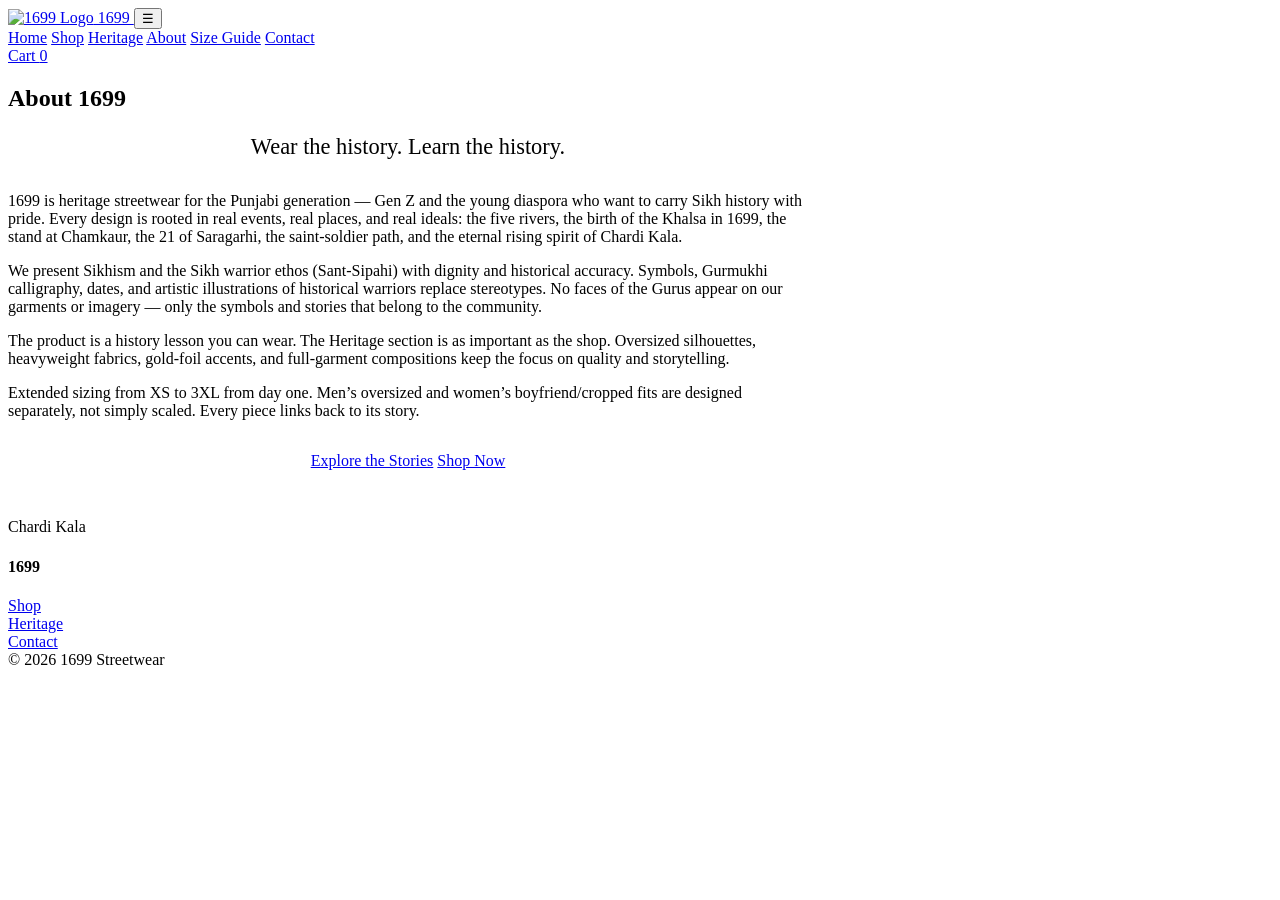
==== about.html @ 271701c8 "Add files via upload" ====
<!DOCTYPE html>
<html lang="en">
<head>
  <meta charset="UTF-8">
  <meta name="viewport" content="width=device-width, initial-scale=1.0">
  <title>About — 1699</title>
  <link rel="stylesheet" href="css/styles.css">
</head>
<body>
  <header>
    <div class="header-inner">
      <a href="index.html" class="logo">
        <img src="images/BTfpU.jpg" alt="1699 Logo">
        1699
      </a>
      <button class="menu-toggle" aria-label="Menu">☰</button>
      <nav>
        <a href="index.html">Home</a>
        <a href="shop.html">Shop</a>
        <a href="heritage.html">Heritage</a>
        <a href="about.html" class="active">About</a>
        <a href="size-guide.html">Size Guide</a>
        <a href="contact.html">Contact</a>
      </nav>
      <a href="cart.html" class="cart-btn">Cart <span class="cart-count">0</span></a>
    </div>
  </header>

  <section class="section">
    <div class="section-inner" style="max-width:800px;">
      <h1 class="section-title">About 1699</h1>
      <div class="gold-line"></div>
      <p class="playfair" style="font-size:1.4rem;text-align:center;margin-bottom:2rem;color:var(--khalsa-blue);">Wear the history. Learn the history.</p>
      <p>1699 is heritage streetwear for the Punjabi generation — Gen Z and the young diaspora who want to carry Sikh history with pride. Every design is rooted in real events, real places, and real ideals: the five rivers, the birth of the Khalsa in 1699, the stand at Chamkaur, the 21 of Saragarhi, the saint-soldier path, and the eternal rising spirit of Chardi Kala.</p>
      <p style="margin-top:1rem;">We present Sikhism and the Sikh warrior ethos (Sant-Sipahi) with dignity and historical accuracy. Symbols, Gurmukhi calligraphy, dates, and artistic illustrations of historical warriors replace stereotypes. No faces of the Gurus appear on our garments or imagery — only the symbols and stories that belong to the community.</p>
      <p style="margin-top:1rem;">The product is a history lesson you can wear. The Heritage section is as important as the shop. Oversized silhouettes, heavyweight fabrics, gold-foil accents, and full-garment compositions keep the focus on quality and storytelling.</p>
      <p style="margin-top:1rem;">Extended sizing from XS to 3XL from day one. Men’s oversized and women’s boyfriend/cropped fits are designed separately, not simply scaled. Every piece links back to its story.</p>
      <p style="margin-top:2rem;text-align:center;"><a href="heritage.html" class="btn">Explore the Stories</a> <a href="shop.html" class="btn btn-outline">Shop Now</a></p>
      <p class="chardi-kala" style="margin-top:3rem;">Chardi Kala</p>
    </div>
  </section>

  <footer>
    <div class="footer-inner">
      <div><h4>1699</h4></div>
      <div><a href="shop.html">Shop</a></div>
      <div><a href="heritage.html">Heritage</a></div>
      <div><a href="contact.html">Contact</a></div>
    </div>
    <div class="footer-bottom">© 2026 1699 Streetwear</div>
  </footer>
  <script src="js/app.js"></script>
</body>
</html>
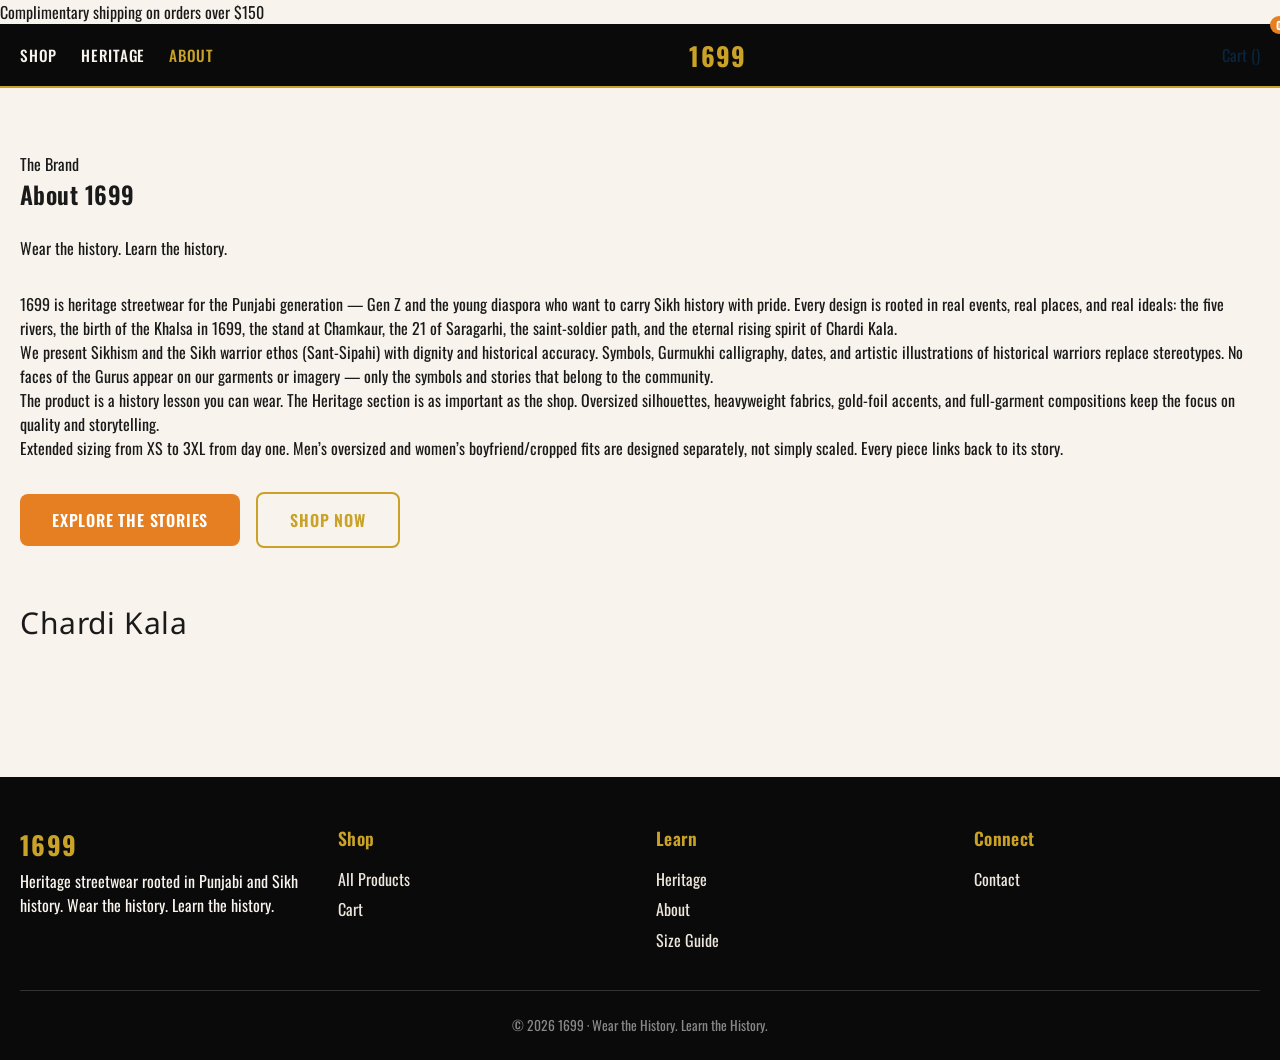
==== commit b234ec93: "Add files via upload" ====
--- a/about.html
+++ b/about.html
@@ -7,47 +7,59 @@
   <link rel="stylesheet" href="css/styles.css">
 </head>
 <body>
+  <div class="announce">Complimentary shipping on orders over $150</div>
   <header>
     <div class="header-inner">
-      <a href="index.html" class="logo">
-        <img src="images/BTfpU.jpg" alt="1699 Logo">
-        1699
-      </a>
-      <button class="menu-toggle" aria-label="Menu">☰</button>
+      <button class="menu-toggle" aria-label="Menu">&#9776;</button>
       <nav>
-        <a href="index.html">Home</a>
         <a href="shop.html">Shop</a>
         <a href="heritage.html">Heritage</a>
         <a href="about.html" class="active">About</a>
-        <a href="size-guide.html">Size Guide</a>
-        <a href="contact.html">Contact</a>
       </nav>
-      <a href="cart.html" class="cart-btn">Cart <span class="cart-count">0</span></a>
+      <a href="index.html" class="logo">1699</a>
+      <div class="header-actions">
+        <a href="cart.html" class="cart-link">Cart (<span class="cart-count">0</span>)</a>
+      </div>
     </div>
   </header>
 
   <section class="section">
-    <div class="section-inner" style="max-width:800px;">
-      <h1 class="section-title">About 1699</h1>
-      <div class="gold-line"></div>
-      <p class="playfair" style="font-size:1.4rem;text-align:center;margin-bottom:2rem;color:var(--khalsa-blue);">Wear the history. Learn the history.</p>
+    <div class="wrap prose">
+      <div class="eyebrow">The Brand</div>
+      <h1 class="page-title">About 1699</h1>
+      <p class="lead" style="margin:24px 0 32px;">Wear the history. Learn the history.</p>
       <p>1699 is heritage streetwear for the Punjabi generation — Gen Z and the young diaspora who want to carry Sikh history with pride. Every design is rooted in real events, real places, and real ideals: the five rivers, the birth of the Khalsa in 1699, the stand at Chamkaur, the 21 of Saragarhi, the saint-soldier path, and the eternal rising spirit of Chardi Kala.</p>
-      <p style="margin-top:1rem;">We present Sikhism and the Sikh warrior ethos (Sant-Sipahi) with dignity and historical accuracy. Symbols, Gurmukhi calligraphy, dates, and artistic illustrations of historical warriors replace stereotypes. No faces of the Gurus appear on our garments or imagery — only the symbols and stories that belong to the community.</p>
-      <p style="margin-top:1rem;">The product is a history lesson you can wear. The Heritage section is as important as the shop. Oversized silhouettes, heavyweight fabrics, gold-foil accents, and full-garment compositions keep the focus on quality and storytelling.</p>
-      <p style="margin-top:1rem;">Extended sizing from XS to 3XL from day one. Men’s oversized and women’s boyfriend/cropped fits are designed separately, not simply scaled. Every piece links back to its story.</p>
-      <p style="margin-top:2rem;text-align:center;"><a href="heritage.html" class="btn">Explore the Stories</a> <a href="shop.html" class="btn btn-outline">Shop Now</a></p>
-      <p class="chardi-kala" style="margin-top:3rem;">Chardi Kala</p>
+      <p>We present Sikhism and the Sikh warrior ethos (Sant-Sipahi) with dignity and historical accuracy. Symbols, Gurmukhi calligraphy, dates, and artistic illustrations of historical warriors replace stereotypes. No faces of the Gurus appear on our garments or imagery — only the symbols and stories that belong to the community.</p>
+      <p>The product is a history lesson you can wear. The Heritage section is as important as the shop. Oversized silhouettes, heavyweight fabrics, gold-foil accents, and full-garment compositions keep the focus on quality and storytelling.</p>
+      <p>Extended sizing from XS to 3XL from day one. Men&rsquo;s oversized and women&rsquo;s boyfriend/cropped fits are designed separately, not simply scaled. Every piece links back to its story.</p>
+      <p style="margin-top:32px;"><a href="heritage.html" class="btn">Explore the Stories</a> <a href="shop.html" class="btn btn-outline" style="margin-left:12px;">Shop Now</a></p>
+      <p class="gurmukhi center" style="font-size:30px;margin-top:56px;letter-spacing:0.02em;">Chardi Kala</p>
     </div>
   </section>
 
   <footer>
     <div class="footer-inner">
-      <div><h4>1699</h4></div>
-      <div><a href="shop.html">Shop</a></div>
-      <div><a href="heritage.html">Heritage</a></div>
-      <div><a href="contact.html">Contact</a></div>
+      <div class="footer-brand">
+        <a href="index.html" class="logo">1699</a>
+        <p>Heritage streetwear rooted in Punjabi and Sikh history. Wear the history. Learn the history.</p>
+      </div>
+      <div>
+        <h4>Shop</h4>
+        <a href="shop.html">All Products</a>
+        <a href="cart.html">Cart</a>
+      </div>
+      <div>
+        <h4>Learn</h4>
+        <a href="heritage.html">Heritage</a>
+        <a href="about.html">About</a>
+        <a href="size-guide.html">Size Guide</a>
+      </div>
+      <div>
+        <h4>Connect</h4>
+        <a href="contact.html">Contact</a>
+      </div>
     </div>
-    <div class="footer-bottom">© 2026 1699 Streetwear</div>
+    <div class="footer-bottom">&copy; 2026 1699 &middot; Wear the History. Learn the History.</div>
   </footer>
   <script src="js/app.js"></script>
 </body>
--- a/css/styles.css
+++ b/css/styles.css
@@ -0,0 +1,389 @@
+/* 1699 Punjabi Heritage Streetwear — Premium CSS */
+@import url('https://fonts.googleapis.com/css2?family=Noto+Sans+Gurmukhi:wght@400;700&family=Oswald:wght@300;400;600;700&family=Playfair+Display:ital,wght@0,700;1,700&display=swap');
+
+:root {
+  --kesari: #E67E22;
+  --kesari-deep: #D35400;
+  --khalsa-blue: #0A2540;
+  --khalsa-blue-light: #1A365D;
+  --black: #0A0A0A;
+  --cream: #F8F4ED;
+  --cream-dark: #EDE6DC;
+  --gold: #C9A227;
+  --gold-light: #E6C56C;
+  --text: #1A1A1A;
+  --text-light: #F5F5F5;
+  --gray: #6B6B6B;
+  --border: #E0D8CC;
+  --shadow: 0 4px 20px rgba(0,0,0,0.08);
+  --radius: 8px;
+}
+
+* { box-sizing: border-box; margin: 0; padding: 0; }
+html { scroll-behavior: smooth; }
+body {
+  font-family: 'Oswald', system-ui, sans-serif;
+  background: var(--cream);
+  color: var(--text);
+  line-height: 1.5;
+  font-weight: 400;
+}
+.gurmukhi { font-family: 'Noto Sans Gurmukhi', sans-serif; }
+h1, h2, h3, h4 { font-family: 'Oswald', sans-serif; font-weight: 600; letter-spacing: 0.02em; }
+.playfair { font-family: 'Playfair Display', serif; }
+
+a { color: var(--khalsa-blue); text-decoration: none; }
+a:hover { color: var(--kesari); }
+img { max-width: 100%; height: auto; display: block; }
+
+/* Header */
+header {
+  background: var(--black);
+  color: var(--cream);
+  position: sticky;
+  top: 0;
+  z-index: 100;
+  border-bottom: 2px solid var(--gold);
+}
+.header-inner {
+  max-width: 1280px;
+  margin: 0 auto;
+  padding: 0.75rem 1.25rem;
+  display: flex;
+  align-items: center;
+  justify-content: space-between;
+  gap: 1rem;
+}
+.logo {
+  display: flex;
+  align-items: center;
+  gap: 0.5rem;
+  font-size: 1.6rem;
+  font-weight: 700;
+  color: var(--gold);
+  letter-spacing: 0.05em;
+}
+.logo img { height: 42px; width: auto; }
+nav { display: flex; gap: 1.5rem; align-items: center; }
+nav a {
+  color: var(--cream);
+  font-weight: 500;
+  font-size: 0.95rem;
+  text-transform: uppercase;
+  letter-spacing: 0.05em;
+}
+nav a:hover, nav a.active { color: var(--gold); }
+.cart-btn {
+  position: relative;
+  background: none;
+  border: 1px solid var(--gold);
+  color: var(--gold);
+  padding: 0.4rem 0.8rem;
+  border-radius: var(--radius);
+  cursor: pointer;
+  font-family: inherit;
+  font-weight: 600;
+}
+.cart-count {
+  position: absolute;
+  top: -8px;
+  right: -8px;
+  background: var(--kesari);
+  color: white;
+  font-size: 0.7rem;
+  width: 18px;
+  height: 18px;
+  border-radius: 50%;
+  display: flex;
+  align-items: center;
+  justify-content: center;
+  font-weight: 700;
+}
+.menu-toggle { display: none; background: none; border: none; color: var(--cream); font-size: 1.5rem; cursor: pointer; }
+
+/* Hero */
+.hero {
+  position: relative;
+  min-height: 85vh;
+  display: flex;
+  align-items: center;
+  justify-content: center;
+  color: var(--cream);
+  background: var(--black) url('images/E1k30.jpg') center/cover no-repeat;
+  text-align: center;
+}
+.hero::before {
+  content: '';
+  position: absolute;
+  inset: 0;
+  background: linear-gradient(to bottom, rgba(10,10,10,0.55), rgba(10,37,64,0.7));
+}
+.hero-content { position: relative; z-index: 1; max-width: 800px; padding: 2rem 1.5rem; }
+.hero h1 {
+  font-size: clamp(3rem, 10vw, 6rem);
+  font-weight: 700;
+  color: var(--gold);
+  line-height: 0.9;
+  margin-bottom: 0.5rem;
+  text-shadow: 0 4px 20px rgba(0,0,0,0.5);
+}
+.hero .tagline {
+  font-size: clamp(1.1rem, 3vw, 1.6rem);
+  font-weight: 300;
+  letter-spacing: 0.1em;
+  margin-bottom: 1.5rem;
+  text-transform: uppercase;
+}
+.hero p { font-size: 1.1rem; max-width: 600px; margin: 0 auto 2rem; opacity: 0.95; }
+.btn {
+  display: inline-block;
+  background: var(--kesari);
+  color: white;
+  padding: 0.85rem 2rem;
+  border-radius: var(--radius);
+  font-weight: 600;
+  text-transform: uppercase;
+  letter-spacing: 0.05em;
+  border: none;
+  cursor: pointer;
+  font-family: inherit;
+  transition: all 0.2s;
+}
+.btn:hover { background: var(--kesari-deep); transform: translateY(-2px); }
+.btn-outline {
+  background: transparent;
+  border: 2px solid var(--gold);
+  color: var(--gold);
+}
+.btn-outline:hover { background: var(--gold); color: var(--black); }
+.btn-dark { background: var(--khalsa-blue); }
+.btn-dark:hover { background: var(--khalsa-blue-light); }
+
+/* Sections */
+.section { padding: 4rem 1.25rem; }
+.section-inner { max-width: 1280px; margin: 0 auto; }
+.section-title {
+  font-size: clamp(2rem, 5vw, 3rem);
+  text-align: center;
+  margin-bottom: 0.5rem;
+  color: var(--khalsa-blue);
+}
+.section-subtitle {
+  text-align: center;
+  color: var(--gray);
+  margin-bottom: 2.5rem;
+  font-size: 1.1rem;
+  max-width: 700px;
+  margin-left: auto;
+  margin-right: auto;
+}
+.gold-line {
+  width: 60px;
+  height: 3px;
+  background: var(--gold);
+  margin: 0.75rem auto 1.5rem;
+}
+
+/* Product Grid */
+.filters {
+  display: flex;
+  flex-wrap: wrap;
+  gap: 0.75rem;
+  margin-bottom: 2rem;
+  justify-content: center;
+}
+.filter-btn {
+  background: white;
+  border: 1px solid var(--border);
+  padding: 0.5rem 1rem;
+  border-radius: 20px;
+  cursor: pointer;
+  font-family: inherit;
+  font-weight: 500;
+  text-transform: uppercase;
+  font-size: 0.85rem;
+  letter-spacing: 0.03em;
+}
+.filter-btn.active, .filter-btn:hover {
+  background: var(--khalsa-blue);
+  color: white;
+  border-color: var(--khalsa-blue);
+}
+.product-grid {
+  display: grid;
+  grid-template-columns: repeat(auto-fill, minmax(280px, 1fr));
+  gap: 1.5rem;
+}
+.product-card {
+  background: white;
+  border-radius: var(--radius);
+  overflow: hidden;
+  box-shadow: var(--shadow);
+  transition: transform 0.2s, box-shadow 0.2s;
+}
+.product-card:hover { transform: translateY(-6px); box-shadow: 0 12px 30px rgba(0,0,0,0.12); }
+.product-card img { width: 100%; height: 340px; object-fit: cover; background: #f0f0f0; }
+.product-info { padding: 1.25rem; }
+.product-collection {
+  font-size: 0.75rem;
+  text-transform: uppercase;
+  letter-spacing: 0.1em;
+  color: var(--kesari);
+  font-weight: 600;
+  margin-bottom: 0.25rem;
+}
+.product-info h3 { font-size: 1.25rem; margin-bottom: 0.25rem; }
+.product-price { font-size: 1.3rem; font-weight: 700; color: var(--khalsa-blue); margin: 0.5rem 0; }
+.product-meta { font-size: 0.85rem; color: var(--gray); margin-bottom: 0.75rem; }
+
+/* Product Detail */
+.product-detail {
+  display: grid;
+  grid-template-columns: 1fr 1fr;
+  gap: 3rem;
+  align-items: start;
+}
+.product-detail img { width: 100%; border-radius: var(--radius); box-shadow: var(--shadow); }
+.product-detail h1 { font-size: 2.5rem; margin-bottom: 0.5rem; }
+.price-lg { font-size: 2rem; color: var(--khalsa-blue); font-weight: 700; margin: 1rem 0; }
+.size-options { display: flex; flex-wrap: wrap; gap: 0.5rem; margin: 1rem 0; }
+.size-btn {
+  width: 48px;
+  height: 48px;
+  border: 1px solid var(--border);
+  background: white;
+  border-radius: 4px;
+  cursor: pointer;
+  font-weight: 600;
+  font-family: inherit;
+}
+.size-btn.active, .size-btn:hover { border-color: var(--khalsa-blue); background: var(--khalsa-blue); color: white; }
+.story-block {
+  background: var(--cream-dark);
+  padding: 1.5rem;
+  border-left: 4px solid var(--gold);
+  margin: 2rem 0;
+  border-radius: 0 var(--radius) var(--radius) 0;
+}
+.story-block h3 { color: var(--khalsa-blue); margin-bottom: 0.5rem; }
+
+/* Heritage */
+.heritage-grid { display: grid; gap: 2rem; }
+.heritage-article {
+  background: white;
+  padding: 2rem;
+  border-radius: var(--radius);
+  box-shadow: var(--shadow);
+}
+.heritage-article h2 { color: var(--khalsa-blue); margin-bottom: 0.5rem; }
+.heritage-article .era { color: var(--kesari); font-size: 0.85rem; text-transform: uppercase; letter-spacing: 0.1em; }
+
+/* Cart */
+.cart-item {
+  display: grid;
+  grid-template-columns: 100px 1fr auto;
+  gap: 1rem;
+  align-items: center;
+  padding: 1rem 0;
+  border-bottom: 1px solid var(--border);
+}
+.cart-item img { width: 100px; height: 100px; object-fit: cover; border-radius: 4px; }
+.qty-controls { display: flex; align-items: center; gap: 0.5rem; }
+.qty-controls button {
+  width: 28px; height: 28px;
+  border: 1px solid var(--border);
+  background: white;
+  cursor: pointer;
+  font-family: inherit;
+}
+
+/* Footer */
+footer {
+  background: var(--black);
+  color: var(--cream);
+  padding: 3rem 1.25rem 1.5rem;
+  margin-top: 4rem;
+}
+.footer-inner {
+  max-width: 1280px;
+  margin: 0 auto;
+  display: grid;
+  grid-template-columns: repeat(auto-fit, minmax(200px, 1fr));
+  gap: 2rem;
+}
+footer h4 { color: var(--gold); margin-bottom: 1rem; font-size: 1.1rem; }
+footer a { color: var(--cream-dark); display: block; margin-bottom: 0.4rem; }
+footer a:hover { color: var(--gold); }
+.footer-bottom {
+  text-align: center;
+  margin-top: 2rem;
+  padding-top: 1.5rem;
+  border-top: 1px solid #333;
+  font-size: 0.85rem;
+  color: #888;
+}
+
+/* Forms */
+form { max-width: 500px; margin: 0 auto; }
+.form-group { margin-bottom: 1.25rem; }
+label { display: block; margin-bottom: 0.4rem; font-weight: 500; }
+input, select, textarea {
+  width: 100%;
+  padding: 0.75rem;
+  border: 1px solid var(--border);
+  border-radius: var(--radius);
+  font-family: inherit;
+  font-size: 1rem;
+}
+textarea { min-height: 120px; resize: vertical; }
+
+/* Size Guide */
+.size-table { width: 100%; border-collapse: collapse; margin: 1.5rem 0; background: white; }
+.size-table th, .size-table td { padding: 0.75rem; text-align: center; border: 1px solid var(--border); }
+.size-table th { background: var(--khalsa-blue); color: white; }
+
+/* Responsive */
+@media (max-width: 900px) {
+  .product-detail { grid-template-columns: 1fr; }
+  .product-detail img { max-height: 500px; object-fit: cover; }
+}
+@media (max-width: 768px) {
+  .menu-toggle { display: block; }
+  nav {
+    display: none;
+    position: absolute;
+    top: 100%;
+    left: 0;
+    right: 0;
+    background: var(--black);
+    flex-direction: column;
+    padding: 1rem;
+    gap: 1rem;
+    border-top: 1px solid #333;
+  }
+  nav.open { display: flex; }
+  .hero { min-height: 70vh; }
+  .cart-item { grid-template-columns: 80px 1fr; }
+  .cart-item .price-col { grid-column: 2; }
+}
+@media (max-width: 480px) {
+  .product-grid { grid-template-columns: 1fr; }
+  .header-inner { padding: 0.75rem 1rem; }
+}
+.featured-drops { display: grid; grid-template-columns: repeat(auto-fit, minmax(300px, 1fr)); gap: 1.5rem; margin-top: 2rem; }
+.featured-card { position: relative; overflow: hidden; border-radius: var(--radius); min-height: 280px; }
+.featured-card img { width: 100%; height: 100%; object-fit: cover; }
+.featured-card .overlay {
+  position: absolute;
+  bottom: 0; left: 0; right: 0;
+  background: linear-gradient(transparent, rgba(0,0,0,0.8));
+  color: white;
+  padding: 1.5rem;
+}
+.chardi-kala {
+  text-align: center;
+  font-size: 1.8rem;
+  color: var(--gold);
+  margin: 2rem 0;
+  font-style: italic;
+}
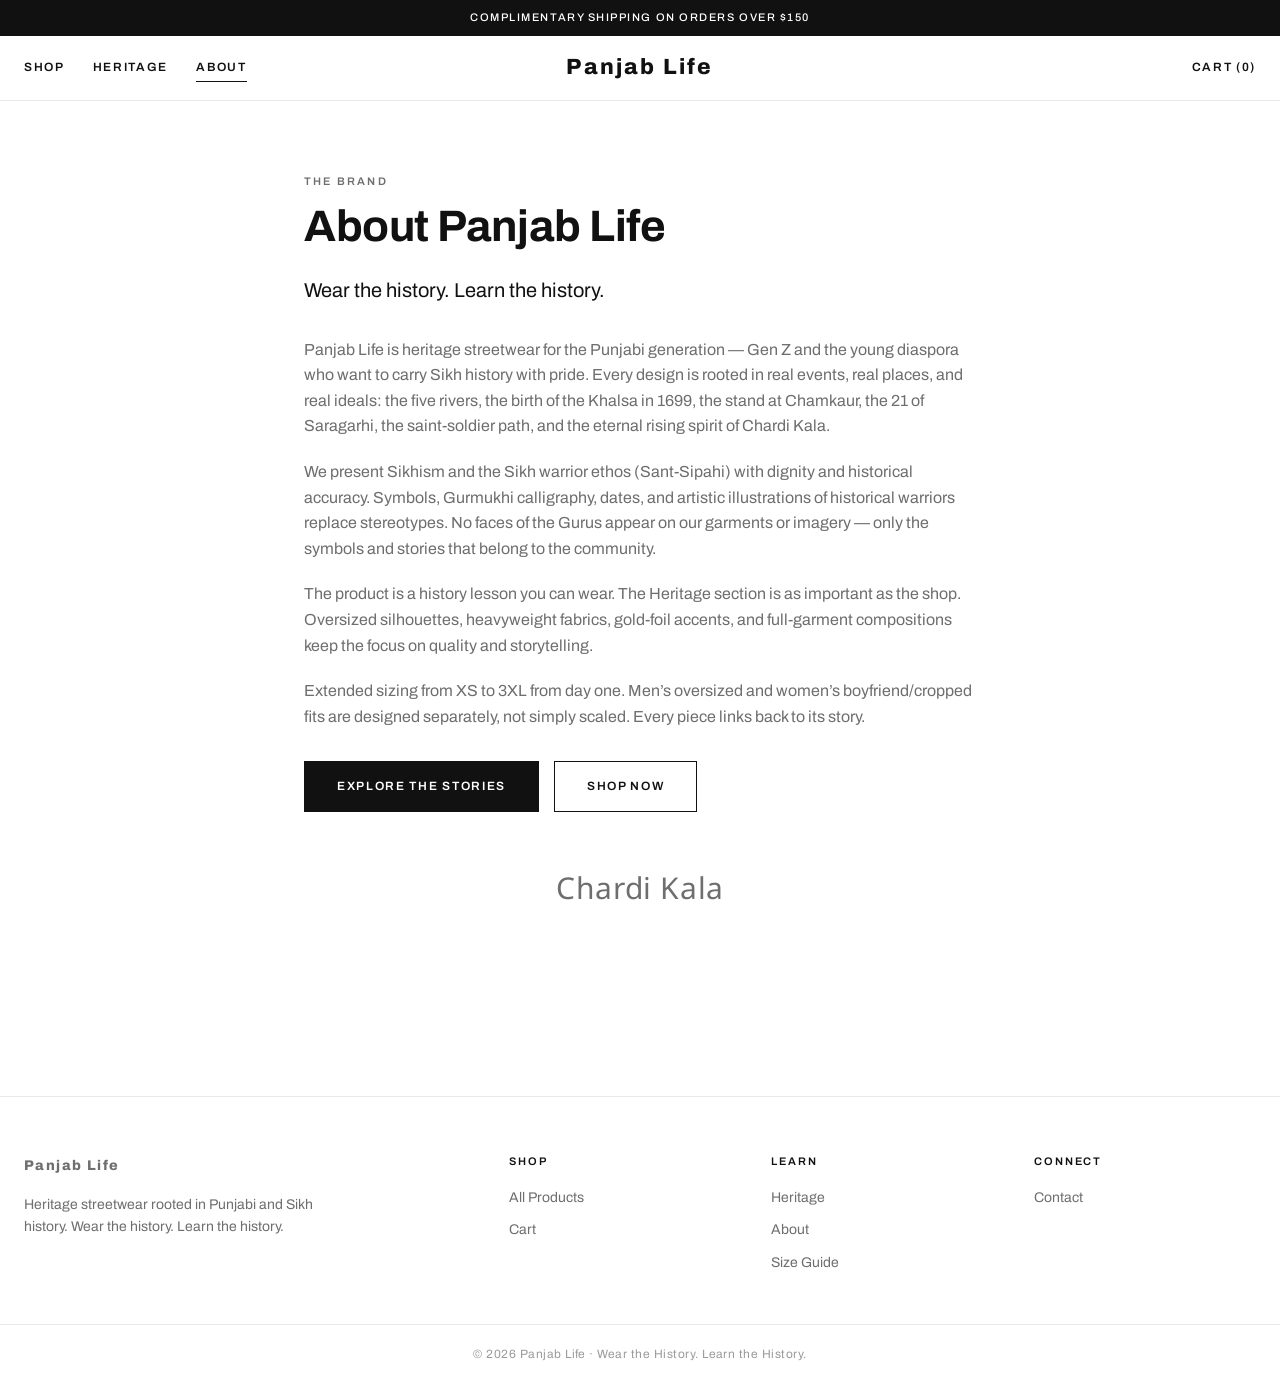
==== commit c2592ae2: "Add files via upload" ====
--- a/about.html
+++ b/about.html
@@ -3,7 +3,7 @@
 <head>
   <meta charset="UTF-8">
   <meta name="viewport" content="width=device-width, initial-scale=1.0">
-  <title>About — 1699</title>
+  <title>About — Panjab Life</title>
   <link rel="stylesheet" href="css/styles.css">
 </head>
 <body>
@@ -16,7 +16,7 @@
         <a href="heritage.html">Heritage</a>
         <a href="about.html" class="active">About</a>
       </nav>
-      <a href="index.html" class="logo">1699</a>
+      <a href="index.html" class="logo">Panjab Life</a>
       <div class="header-actions">
         <a href="cart.html" class="cart-link">Cart (<span class="cart-count">0</span>)</a>
       </div>
@@ -26,9 +26,9 @@
   <section class="section">
     <div class="wrap prose">
       <div class="eyebrow">The Brand</div>
-      <h1 class="page-title">About 1699</h1>
+      <h1 class="page-title">About Panjab Life</h1>
       <p class="lead" style="margin:24px 0 32px;">Wear the history. Learn the history.</p>
-      <p>1699 is heritage streetwear for the Punjabi generation — Gen Z and the young diaspora who want to carry Sikh history with pride. Every design is rooted in real events, real places, and real ideals: the five rivers, the birth of the Khalsa in 1699, the stand at Chamkaur, the 21 of Saragarhi, the saint-soldier path, and the eternal rising spirit of Chardi Kala.</p>
+      <p>Panjab Life is heritage streetwear for the Punjabi generation — Gen Z and the young diaspora who want to carry Sikh history with pride. Every design is rooted in real events, real places, and real ideals: the five rivers, the birth of the Khalsa in 1699, the stand at Chamkaur, the 21 of Saragarhi, the saint-soldier path, and the eternal rising spirit of Chardi Kala.</p>
       <p>We present Sikhism and the Sikh warrior ethos (Sant-Sipahi) with dignity and historical accuracy. Symbols, Gurmukhi calligraphy, dates, and artistic illustrations of historical warriors replace stereotypes. No faces of the Gurus appear on our garments or imagery — only the symbols and stories that belong to the community.</p>
       <p>The product is a history lesson you can wear. The Heritage section is as important as the shop. Oversized silhouettes, heavyweight fabrics, gold-foil accents, and full-garment compositions keep the focus on quality and storytelling.</p>
       <p>Extended sizing from XS to 3XL from day one. Men&rsquo;s oversized and women&rsquo;s boyfriend/cropped fits are designed separately, not simply scaled. Every piece links back to its story.</p>
@@ -40,7 +40,7 @@
   <footer>
     <div class="footer-inner">
       <div class="footer-brand">
-        <a href="index.html" class="logo">1699</a>
+        <a href="index.html" class="logo">Panjab Life</a>
         <p>Heritage streetwear rooted in Punjabi and Sikh history. Wear the history. Learn the history.</p>
       </div>
       <div>
@@ -59,7 +59,7 @@
         <a href="contact.html">Contact</a>
       </div>
     </div>
-    <div class="footer-bottom">&copy; 2026 1699 &middot; Wear the History. Learn the History.</div>
+    <div class="footer-bottom">&copy; 2026 Panjab Life &middot; Wear the History. Learn the History.</div>
   </footer>
   <script src="js/app.js"></script>
 </body>
--- a/css/styles.css
+++ b/css/styles.css
@@ -1,389 +1,325 @@
-/* 1699 Punjabi Heritage Streetwear — Premium CSS */
-@import url('https://fonts.googleapis.com/css2?family=Noto+Sans+Gurmukhi:wght@400;700&family=Oswald:wght@300;400;600;700&family=Playfair+Display:ital,wght@0,700;1,700&display=swap');
+/* 1699 — Minimal luxury streetwear. Kith-inspired: white space, sharp type, editorial imagery. */
+@import url('https://fonts.googleapis.com/css2?family=Archivo:wght@400;500;600;700;800&family=Noto+Sans+Gurmukhi:wght@400;600&display=swap');
 
 :root {
-  --kesari: #E67E22;
-  --kesari-deep: #D35400;
-  --khalsa-blue: #0A2540;
-  --khalsa-blue-light: #1A365D;
-  --black: #0A0A0A;
-  --cream: #F8F4ED;
-  --cream-dark: #EDE6DC;
-  --gold: #C9A227;
-  --gold-light: #E6C56C;
-  --text: #1A1A1A;
-  --text-light: #F5F5F5;
-  --gray: #6B6B6B;
-  --border: #E0D8CC;
-  --shadow: 0 4px 20px rgba(0,0,0,0.08);
-  --radius: 8px;
+  --ink: #111111;
+  --gray: #6e6e6e;
+  --faint: #9a9a9a;
+  --line: #e8e8e8;
+  --bg: #ffffff;
+  --soft: #f6f6f6;
+  --gold: #a8842c;
 }
 
 * { box-sizing: border-box; margin: 0; padding: 0; }
 html { scroll-behavior: smooth; }
 body {
-  font-family: 'Oswald', system-ui, sans-serif;
-  background: var(--cream);
-  color: var(--text);
-  line-height: 1.5;
-  font-weight: 400;
-}
-.gurmukhi { font-family: 'Noto Sans Gurmukhi', sans-serif; }
-h1, h2, h3, h4 { font-family: 'Oswald', sans-serif; font-weight: 600; letter-spacing: 0.02em; }
-.playfair { font-family: 'Playfair Display', serif; }
-
-a { color: var(--khalsa-blue); text-decoration: none; }
-a:hover { color: var(--kesari); }
-img { max-width: 100%; height: auto; display: block; }
-
-/* Header */
+  font-family: 'Archivo', 'Helvetica Neue', Helvetica, Arial, sans-serif;
+  background: var(--bg);
+  color: var(--ink);
+  line-height: 1.6;
+  font-size: 15px;
+  -webkit-font-smoothing: antialiased;
+}
+.gurmukhi { font-family: 'Noto Sans Gurmukhi', 'Archivo', sans-serif; }
+img { max-width: 100%; display: block; }
+a { color: var(--ink); text-decoration: none; }
+.wrap { max-width: 1440px; margin: 0 auto; padding: 0 24px; }
+
+/* ---------- Announcement ---------- */
+.announce {
+  background: var(--ink);
+  color: #fff;
+  text-align: center;
+  font-size: 11px;
+  letter-spacing: 0.14em;
+  text-transform: uppercase;
+  padding: 9px 16px;
+  font-weight: 500;
+}
+
+/* ---------- Header ---------- */
 header {
-  background: var(--black);
-  color: var(--cream);
+  background: var(--bg);
+  border-bottom: 1px solid var(--line);
   position: sticky;
   top: 0;
   z-index: 100;
-  border-bottom: 2px solid var(--gold);
 }
 .header-inner {
-  max-width: 1280px;
+  max-width: 1440px;
   margin: 0 auto;
-  padding: 0.75rem 1.25rem;
+  padding: 0 24px;
+  height: 64px;
+  display: grid;
+  grid-template-columns: 1fr auto 1fr;
+  align-items: center;
+}
+.logo {
+  font-size: 22px;
+  font-weight: 800;
+  letter-spacing: 0.1em;
+  justify-self: center;
+}
+nav { display: flex; gap: 28px; align-items: center; }
+nav a {
+  font-size: 12px;
+  font-weight: 600;
+  letter-spacing: 0.14em;
+  text-transform: uppercase;
+  color: var(--ink);
+  padding: 4px 0;
+  border-bottom: 1px solid transparent;
+}
+nav a:hover, nav a.active { border-bottom-color: var(--ink); }
+.header-actions { justify-self: end; display: flex; align-items: center; gap: 20px; }
+.cart-link {
+  font-size: 12px;
+  font-weight: 600;
+  letter-spacing: 0.14em;
+  text-transform: uppercase;
+}
+.cart-link:hover { color: var(--gray); }
+.menu-toggle { display: none; background: none; border: none; font-size: 20px; cursor: pointer; color: var(--ink); }
+
+/* ---------- Type & sections ---------- */
+.eyebrow {
+  font-size: 11px;
+  font-weight: 600;
+  letter-spacing: 0.2em;
+  text-transform: uppercase;
+  color: var(--gray);
+  margin-bottom: 12px;
+}
+.eyebrow.light { color: rgba(255,255,255,0.75); }
+h1.page-title, .page-title {
+  font-size: clamp(30px, 4vw, 44px);
+  font-weight: 700;
+  letter-spacing: -0.01em;
+  line-height: 1.1;
+}
+.section { padding: 72px 0; }
+.section-head {
   display: flex;
-  align-items: center;
   justify-content: space-between;
-  gap: 1rem;
-}
-.logo {
-  display: flex;
-  align-items: center;
-  gap: 0.5rem;
-  font-size: 1.6rem;
-  font-weight: 700;
-  color: var(--gold);
-  letter-spacing: 0.05em;
-}
-.logo img { height: 42px; width: auto; }
-nav { display: flex; gap: 1.5rem; align-items: center; }
-nav a {
-  color: var(--cream);
-  font-weight: 500;
-  font-size: 0.95rem;
-  text-transform: uppercase;
-  letter-spacing: 0.05em;
-}
-nav a:hover, nav a.active { color: var(--gold); }
-.cart-btn {
-  position: relative;
-  background: none;
-  border: 1px solid var(--gold);
-  color: var(--gold);
-  padding: 0.4rem 0.8rem;
-  border-radius: var(--radius);
+  align-items: flex-end;
+  margin-bottom: 32px;
+}
+.section-head h2 { font-size: clamp(24px, 3vw, 34px); font-weight: 700; letter-spacing: -0.01em; }
+.text-link { font-size: 12px; font-weight: 600; letter-spacing: 0.14em; text-transform: uppercase; border-bottom: 1px solid var(--ink); padding-bottom: 2px; }
+.text-link:hover { color: var(--gray); border-bottom-color: var(--gray); }
+.lede { font-size: 17px; color: var(--gray); max-width: 640px; margin-top: 12px; }
+
+/* ---------- Buttons ---------- */
+.btn {
+  display: inline-block;
+  background: var(--ink);
+  color: #fff;
+  font-size: 12px;
+  font-weight: 600;
+  letter-spacing: 0.14em;
+  text-transform: uppercase;
+  padding: 15px 32px;
+  border: 1px solid var(--ink);
   cursor: pointer;
   font-family: inherit;
-  font-weight: 600;
-}
-.cart-count {
-  position: absolute;
-  top: -8px;
-  right: -8px;
-  background: var(--kesari);
-  color: white;
-  font-size: 0.7rem;
-  width: 18px;
-  height: 18px;
-  border-radius: 50%;
-  display: flex;
-  align-items: center;
-  justify-content: center;
-  font-weight: 700;
-}
-.menu-toggle { display: none; background: none; border: none; color: var(--cream); font-size: 1.5rem; cursor: pointer; }
-
-/* Hero */
-.hero {
-  position: relative;
-  min-height: 85vh;
-  display: flex;
-  align-items: center;
-  justify-content: center;
-  color: var(--cream);
-  background: var(--black) url('images/E1k30.jpg') center/cover no-repeat;
+  transition: background 0.2s, color 0.2s;
   text-align: center;
 }
-.hero::before {
+.btn:hover { background: #000; color: #fff; }
+.btn-outline { background: transparent; color: var(--ink); }
+.btn-outline:hover { background: var(--ink); color: #fff; }
+.btn-light { background: #fff; border-color: #fff; color: var(--ink); }
+.btn-light:hover { background: transparent; color: #fff; }
+
+/* ---------- Hero ---------- */
+.hero { position: relative; height: 92vh; min-height: 560px; overflow: hidden; background: var(--ink); }
+.hero img { width: 100%; height: 100%; object-fit: cover; }
+.hero::after {
   content: '';
   position: absolute;
   inset: 0;
-  background: linear-gradient(to bottom, rgba(10,10,10,0.55), rgba(10,37,64,0.7));
-}
-.hero-content { position: relative; z-index: 1; max-width: 800px; padding: 2rem 1.5rem; }
-.hero h1 {
-  font-size: clamp(3rem, 10vw, 6rem);
+  background: linear-gradient(to top, rgba(0,0,0,0.55) 0%, rgba(0,0,0,0.05) 55%);
+}
+.hero-copy { position: absolute; left: 0; right: 0; bottom: 0; z-index: 1; padding: 48px 24px; max-width: 1440px; margin: 0 auto; }
+.hero-copy h1 {
+  color: #fff;
+  font-size: clamp(40px, 7vw, 84px);
   font-weight: 700;
-  color: var(--gold);
-  line-height: 0.9;
-  margin-bottom: 0.5rem;
-  text-shadow: 0 4px 20px rgba(0,0,0,0.5);
-}
-.hero .tagline {
-  font-size: clamp(1.1rem, 3vw, 1.6rem);
-  font-weight: 300;
-  letter-spacing: 0.1em;
-  margin-bottom: 1.5rem;
-  text-transform: uppercase;
-}
-.hero p { font-size: 1.1rem; max-width: 600px; margin: 0 auto 2rem; opacity: 0.95; }
-.btn {
-  display: inline-block;
-  background: var(--kesari);
-  color: white;
-  padding: 0.85rem 2rem;
-  border-radius: var(--radius);
-  font-weight: 600;
-  text-transform: uppercase;
-  letter-spacing: 0.05em;
+  letter-spacing: -0.02em;
+  line-height: 1.02;
+  margin-bottom: 24px;
+}
+
+/* ---------- Product grid ---------- */
+.filters { display: flex; flex-wrap: wrap; gap: 4px 24px; margin: 28px 0 36px; }
+.filter-btn {
+  background: none;
   border: none;
+  font-family: inherit;
+  font-size: 12px;
+  font-weight: 600;
+  letter-spacing: 0.12em;
+  text-transform: uppercase;
+  color: var(--gray);
+  cursor: pointer;
+  padding: 6px 0;
+  border-bottom: 1px solid transparent;
+}
+.filter-btn:hover { color: var(--ink); }
+.filter-btn.active { color: var(--ink); border-bottom-color: var(--ink); }
+.product-grid { display: grid; grid-template-columns: repeat(4, 1fr); gap: 40px 20px; }
+.product-card img { width: 100%; aspect-ratio: 3/4; object-fit: cover; background: var(--soft); }
+.product-card { transition: opacity 0.2s; }
+.product-card:hover img { opacity: 0.92; }
+.product-info { padding-top: 14px; }
+.product-info h3 { font-size: 14px; font-weight: 600; line-height: 1.4; }
+.product-info h3 a:hover { text-decoration: underline; }
+.product-meta { font-size: 12px; color: var(--gray); margin-top: 4px; letter-spacing: 0.02em; }
+.product-price { font-size: 14px; font-weight: 600; margin-top: 6px; }
+
+/* ---------- Editorial split ---------- */
+.editorial { background: var(--soft); }
+.editorial-grid {
+  display: grid;
+  grid-template-columns: 1fr 1fr;
+  gap: 64px;
+  align-items: center;
+  max-width: 1440px;
+  margin: 0 auto;
+  padding: 88px 24px;
+}
+.editorial-grid img { width: 100%; aspect-ratio: 4/5; object-fit: cover; }
+.editorial-copy h2 { font-size: clamp(28px, 4vw, 48px); font-weight: 700; letter-spacing: -0.02em; line-height: 1.08; margin-bottom: 20px; }
+.editorial-copy p { color: var(--gray); font-size: 16px; max-width: 480px; margin-bottom: 28px; }
+
+/* ---------- Heritage ---------- */
+.heritage-list { border-top: 1px solid var(--line); margin-top: 40px; }
+.heritage-article { padding: 40px 0; border-bottom: 1px solid var(--line); display: grid; grid-template-columns: 200px 1fr; gap: 32px; }
+.heritage-article .era { font-size: 11px; font-weight: 600; letter-spacing: 0.18em; text-transform: uppercase; color: var(--gold); padding-top: 6px; }
+.heritage-article h2 { font-size: 26px; font-weight: 700; letter-spacing: -0.01em; margin-bottom: 12px; }
+.heritage-article p { color: var(--gray); max-width: 720px; font-size: 15px; }
+.heritage-article .shop-link { display: inline-block; margin-top: 16px; font-size: 12px; font-weight: 600; letter-spacing: 0.14em; text-transform: uppercase; border-bottom: 1px solid var(--ink); padding-bottom: 2px; }
+
+/* ---------- Product detail ---------- */
+.product-detail { display: grid; grid-template-columns: 1.1fr 1fr; gap: 64px; align-items: start; }
+.product-detail > div:first-child img { width: 100%; aspect-ratio: 3/4; object-fit: cover; background: var(--soft); }
+.product-detail .eyebrow { margin-bottom: 8px; }
+.product-detail h1 { font-size: clamp(28px, 3.4vw, 40px); font-weight: 700; letter-spacing: -0.01em; line-height: 1.12; }
+.price-lg { font-size: 20px; font-weight: 600; margin: 16px 0 8px; }
+.size-label { font-size: 12px; font-weight: 600; letter-spacing: 0.14em; text-transform: uppercase; margin: 28px 0 12px; }
+.size-options { display: flex; flex-wrap: wrap; gap: 8px; }
+.size-btn {
+  min-width: 52px;
+  height: 48px;
+  padding: 0 12px;
+  border: 1px solid var(--line);
+  background: #fff;
   cursor: pointer;
   font-family: inherit;
-  transition: all 0.2s;
-}
-.btn:hover { background: var(--kesari-deep); transform: translateY(-2px); }
-.btn-outline {
-  background: transparent;
-  border: 2px solid var(--gold);
-  color: var(--gold);
-}
-.btn-outline:hover { background: var(--gold); color: var(--black); }
-.btn-dark { background: var(--khalsa-blue); }
-.btn-dark:hover { background: var(--khalsa-blue-light); }
-
-/* Sections */
-.section { padding: 4rem 1.25rem; }
-.section-inner { max-width: 1280px; margin: 0 auto; }
-.section-title {
-  font-size: clamp(2rem, 5vw, 3rem);
+  font-size: 13px;
+  font-weight: 600;
+  transition: all 0.15s;
+}
+.size-btn:hover { border-color: var(--ink); }
+.size-btn.active { background: var(--ink); color: #fff; border-color: var(--ink); }
+.story-block { border-top: 1px solid var(--line); margin-top: 36px; padding-top: 28px; }
+.story-block h3 { font-size: 12px; font-weight: 600; letter-spacing: 0.18em; text-transform: uppercase; margin-bottom: 12px; }
+.story-block p { color: var(--gray); font-size: 15px; }
+
+/* ---------- Cart ---------- */
+.cart-item { display: grid; grid-template-columns: 110px 1fr auto; gap: 24px; align-items: center; padding: 24px 0; border-bottom: 1px solid var(--line); }
+.cart-item img { width: 110px; aspect-ratio: 3/4; object-fit: cover; background: var(--soft); }
+.cart-item h4 { font-size: 15px; font-weight: 600; }
+.cart-item .size-line { font-size: 13px; color: var(--gray); margin: 4px 0 12px; }
+.qty-controls { display: inline-flex; align-items: center; border: 1px solid var(--line); }
+.qty-controls button { width: 32px; height: 32px; background: none; border: none; cursor: pointer; font-size: 15px; font-family: inherit; }
+.qty-controls span { min-width: 28px; text-align: center; font-size: 13px; font-weight: 600; }
+.price-col { text-align: right; font-weight: 600; }
+.remove-link { display: block; margin-top: 8px; background: none; border: none; color: var(--gray); font-size: 12px; text-decoration: underline; cursor: pointer; font-family: inherit; padding: 0; }
+.cart-total-row { display: flex; justify-content: space-between; align-items: center; padding: 28px 0; font-size: 18px; font-weight: 700; }
+
+/* ---------- Forms ---------- */
+form.stacked { max-width: 520px; margin: 0 auto; }
+.form-group { margin-bottom: 22px; }
+.form-group label { display: block; font-size: 11px; font-weight: 600; letter-spacing: 0.14em; text-transform: uppercase; margin-bottom: 8px; }
+.form-group input, .form-group select, .form-group textarea {
+  width: 100%;
+  padding: 13px 14px;
+  border: 1px solid var(--line);
+  font-family: inherit;
+  font-size: 14px;
+  border-radius: 0;
+  background: #fff;
+}
+.form-group input:focus, .form-group textarea:focus { outline: none; border-color: var(--ink); }
+textarea { min-height: 110px; resize: vertical; }
+
+/* ---------- Size guide ---------- */
+.size-table { width: 100%; border-collapse: collapse; margin: 32px 0; font-size: 14px; }
+.size-table th, .size-table td { padding: 14px 12px; text-align: left; border-bottom: 1px solid var(--line); }
+.size-table th { font-size: 11px; letter-spacing: 0.14em; text-transform: uppercase; color: var(--gray); font-weight: 600; }
+
+/* ---------- Footer ---------- */
+footer { border-top: 1px solid var(--line); margin-top: 88px; }
+.footer-inner {
+  max-width: 1440px;
+  margin: 0 auto;
+  padding: 56px 24px 40px;
+  display: grid;
+  grid-template-columns: 2fr 1fr 1fr 1fr;
+  gap: 40px;
+}
+.footer-brand .logo { justify-self: start; margin-bottom: 16px; display: inline-block; }
+.footer-brand p { color: var(--gray); font-size: 14px; max-width: 320px; }
+footer h4 { font-size: 11px; font-weight: 600; letter-spacing: 0.18em; text-transform: uppercase; margin-bottom: 16px; }
+footer .footer-inner a { display: block; color: var(--gray); font-size: 14px; margin-bottom: 10px; }
+footer .footer-inner a:hover { color: var(--ink); }
+.footer-bottom {
+  border-top: 1px solid var(--line);
+  padding: 20px 24px;
   text-align: center;
-  margin-bottom: 0.5rem;
-  color: var(--khalsa-blue);
-}
-.section-subtitle {
-  text-align: center;
-  color: var(--gray);
-  margin-bottom: 2.5rem;
-  font-size: 1.1rem;
-  max-width: 700px;
-  margin-left: auto;
-  margin-right: auto;
-}
-.gold-line {
-  width: 60px;
-  height: 3px;
-  background: var(--gold);
-  margin: 0.75rem auto 1.5rem;
-}
-
-/* Product Grid */
-.filters {
-  display: flex;
-  flex-wrap: wrap;
-  gap: 0.75rem;
-  margin-bottom: 2rem;
-  justify-content: center;
-}
-.filter-btn {
-  background: white;
-  border: 1px solid var(--border);
-  padding: 0.5rem 1rem;
-  border-radius: 20px;
-  cursor: pointer;
-  font-family: inherit;
-  font-weight: 500;
-  text-transform: uppercase;
-  font-size: 0.85rem;
-  letter-spacing: 0.03em;
-}
-.filter-btn.active, .filter-btn:hover {
-  background: var(--khalsa-blue);
-  color: white;
-  border-color: var(--khalsa-blue);
-}
-.product-grid {
-  display: grid;
-  grid-template-columns: repeat(auto-fill, minmax(280px, 1fr));
-  gap: 1.5rem;
-}
-.product-card {
-  background: white;
-  border-radius: var(--radius);
-  overflow: hidden;
-  box-shadow: var(--shadow);
-  transition: transform 0.2s, box-shadow 0.2s;
-}
-.product-card:hover { transform: translateY(-6px); box-shadow: 0 12px 30px rgba(0,0,0,0.12); }
-.product-card img { width: 100%; height: 340px; object-fit: cover; background: #f0f0f0; }
-.product-info { padding: 1.25rem; }
-.product-collection {
-  font-size: 0.75rem;
-  text-transform: uppercase;
-  letter-spacing: 0.1em;
-  color: var(--kesari);
-  font-weight: 600;
-  margin-bottom: 0.25rem;
-}
-.product-info h3 { font-size: 1.25rem; margin-bottom: 0.25rem; }
-.product-price { font-size: 1.3rem; font-weight: 700; color: var(--khalsa-blue); margin: 0.5rem 0; }
-.product-meta { font-size: 0.85rem; color: var(--gray); margin-bottom: 0.75rem; }
-
-/* Product Detail */
-.product-detail {
-  display: grid;
-  grid-template-columns: 1fr 1fr;
-  gap: 3rem;
-  align-items: start;
-}
-.product-detail img { width: 100%; border-radius: var(--radius); box-shadow: var(--shadow); }
-.product-detail h1 { font-size: 2.5rem; margin-bottom: 0.5rem; }
-.price-lg { font-size: 2rem; color: var(--khalsa-blue); font-weight: 700; margin: 1rem 0; }
-.size-options { display: flex; flex-wrap: wrap; gap: 0.5rem; margin: 1rem 0; }
-.size-btn {
-  width: 48px;
-  height: 48px;
-  border: 1px solid var(--border);
-  background: white;
-  border-radius: 4px;
-  cursor: pointer;
-  font-weight: 600;
-  font-family: inherit;
-}
-.size-btn.active, .size-btn:hover { border-color: var(--khalsa-blue); background: var(--khalsa-blue); color: white; }
-.story-block {
-  background: var(--cream-dark);
-  padding: 1.5rem;
-  border-left: 4px solid var(--gold);
-  margin: 2rem 0;
-  border-radius: 0 var(--radius) var(--radius) 0;
-}
-.story-block h3 { color: var(--khalsa-blue); margin-bottom: 0.5rem; }
-
-/* Heritage */
-.heritage-grid { display: grid; gap: 2rem; }
-.heritage-article {
-  background: white;
-  padding: 2rem;
-  border-radius: var(--radius);
-  box-shadow: var(--shadow);
-}
-.heritage-article h2 { color: var(--khalsa-blue); margin-bottom: 0.5rem; }
-.heritage-article .era { color: var(--kesari); font-size: 0.85rem; text-transform: uppercase; letter-spacing: 0.1em; }
-
-/* Cart */
-.cart-item {
-  display: grid;
-  grid-template-columns: 100px 1fr auto;
-  gap: 1rem;
-  align-items: center;
-  padding: 1rem 0;
-  border-bottom: 1px solid var(--border);
-}
-.cart-item img { width: 100px; height: 100px; object-fit: cover; border-radius: 4px; }
-.qty-controls { display: flex; align-items: center; gap: 0.5rem; }
-.qty-controls button {
-  width: 28px; height: 28px;
-  border: 1px solid var(--border);
-  background: white;
-  cursor: pointer;
-  font-family: inherit;
-}
-
-/* Footer */
-footer {
-  background: var(--black);
-  color: var(--cream);
-  padding: 3rem 1.25rem 1.5rem;
-  margin-top: 4rem;
-}
-.footer-inner {
-  max-width: 1280px;
-  margin: 0 auto;
-  display: grid;
-  grid-template-columns: repeat(auto-fit, minmax(200px, 1fr));
-  gap: 2rem;
-}
-footer h4 { color: var(--gold); margin-bottom: 1rem; font-size: 1.1rem; }
-footer a { color: var(--cream-dark); display: block; margin-bottom: 0.4rem; }
-footer a:hover { color: var(--gold); }
-.footer-bottom {
-  text-align: center;
-  margin-top: 2rem;
-  padding-top: 1.5rem;
-  border-top: 1px solid #333;
-  font-size: 0.85rem;
-  color: #888;
-}
-
-/* Forms */
-form { max-width: 500px; margin: 0 auto; }
-.form-group { margin-bottom: 1.25rem; }
-label { display: block; margin-bottom: 0.4rem; font-weight: 500; }
-input, select, textarea {
-  width: 100%;
-  padding: 0.75rem;
-  border: 1px solid var(--border);
-  border-radius: var(--radius);
-  font-family: inherit;
-  font-size: 1rem;
-}
-textarea { min-height: 120px; resize: vertical; }
-
-/* Size Guide */
-.size-table { width: 100%; border-collapse: collapse; margin: 1.5rem 0; background: white; }
-.size-table th, .size-table td { padding: 0.75rem; text-align: center; border: 1px solid var(--border); }
-.size-table th { background: var(--khalsa-blue); color: white; }
-
-/* Responsive */
-@media (max-width: 900px) {
-  .product-detail { grid-template-columns: 1fr; }
-  .product-detail img { max-height: 500px; object-fit: cover; }
+  font-size: 12px;
+  color: var(--faint);
+  letter-spacing: 0.04em;
+}
+
+/* ---------- Prose pages ---------- */
+.prose { max-width: 720px; margin: 0 auto; }
+.prose p { color: var(--gray); font-size: 16px; margin-bottom: 20px; }
+.prose p.lead { color: var(--ink); font-size: 20px; line-height: 1.5; }
+.center { text-align: center; }
+
+/* ---------- Responsive ---------- */
+@media (max-width: 1024px) {
+  .product-grid { grid-template-columns: repeat(3, 1fr); }
+  .editorial-grid { gap: 40px; }
+  .product-detail { gap: 40px; }
 }
 @media (max-width: 768px) {
-  .menu-toggle { display: block; }
-  nav {
+  .menu-toggle { display: block; justify-self: start; }
+  .header-inner nav {
     display: none;
     position: absolute;
-    top: 100%;
-    left: 0;
-    right: 0;
-    background: var(--black);
+    top: 64px;
+    left: 0; right: 0;
+    background: #fff;
     flex-direction: column;
-    padding: 1rem;
-    gap: 1rem;
-    border-top: 1px solid #333;
+    align-items: flex-start;
+    padding: 8px 24px 20px;
+    gap: 4px;
+    border-bottom: 1px solid var(--line);
   }
-  nav.open { display: flex; }
-  .hero { min-height: 70vh; }
-  .cart-item { grid-template-columns: 80px 1fr; }
-  .cart-item .price-col { grid-column: 2; }
-}
-@media (max-width: 480px) {
-  .product-grid { grid-template-columns: 1fr; }
-  .header-inner { padding: 0.75rem 1rem; }
-}
-.featured-drops { display: grid; grid-template-columns: repeat(auto-fit, minmax(300px, 1fr)); gap: 1.5rem; margin-top: 2rem; }
-.featured-card { position: relative; overflow: hidden; border-radius: var(--radius); min-height: 280px; }
-.featured-card img { width: 100%; height: 100%; object-fit: cover; }
-.featured-card .overlay {
-  position: absolute;
-  bottom: 0; left: 0; right: 0;
-  background: linear-gradient(transparent, rgba(0,0,0,0.8));
-  color: white;
-  padding: 1.5rem;
-}
-.chardi-kala {
-  text-align: center;
-  font-size: 1.8rem;
-  color: var(--gold);
-  margin: 2rem 0;
-  font-style: italic;
-}
+  .header-inner nav.open { display: flex; }
+  .header-inner nav a { padding: 10px 0; font-size: 13px; }
+  .header-inner { grid-template-columns: auto 1fr auto; }
+  .product-grid { grid-template-columns: repeat(2, 1fr); gap: 28px 12px; }
+  .editorial-grid { grid-template-columns: 1fr; padding: 56px 24px; }
+  .product-detail { grid-template-columns: 1fr; }
+  .heritage-article { grid-template-columns: 1fr; gap: 8px; }
+  .footer-inner { grid-template-columns: 1fr 1fr; }
+  .hero { height: 78vh; min-height: 480px; }
+  .section { padding: 52px 0; }
+  .cart-item { grid-template-columns: 84px 1fr; }
+  .cart-item .price-col { grid-column: 2; text-align: left; }
+}
